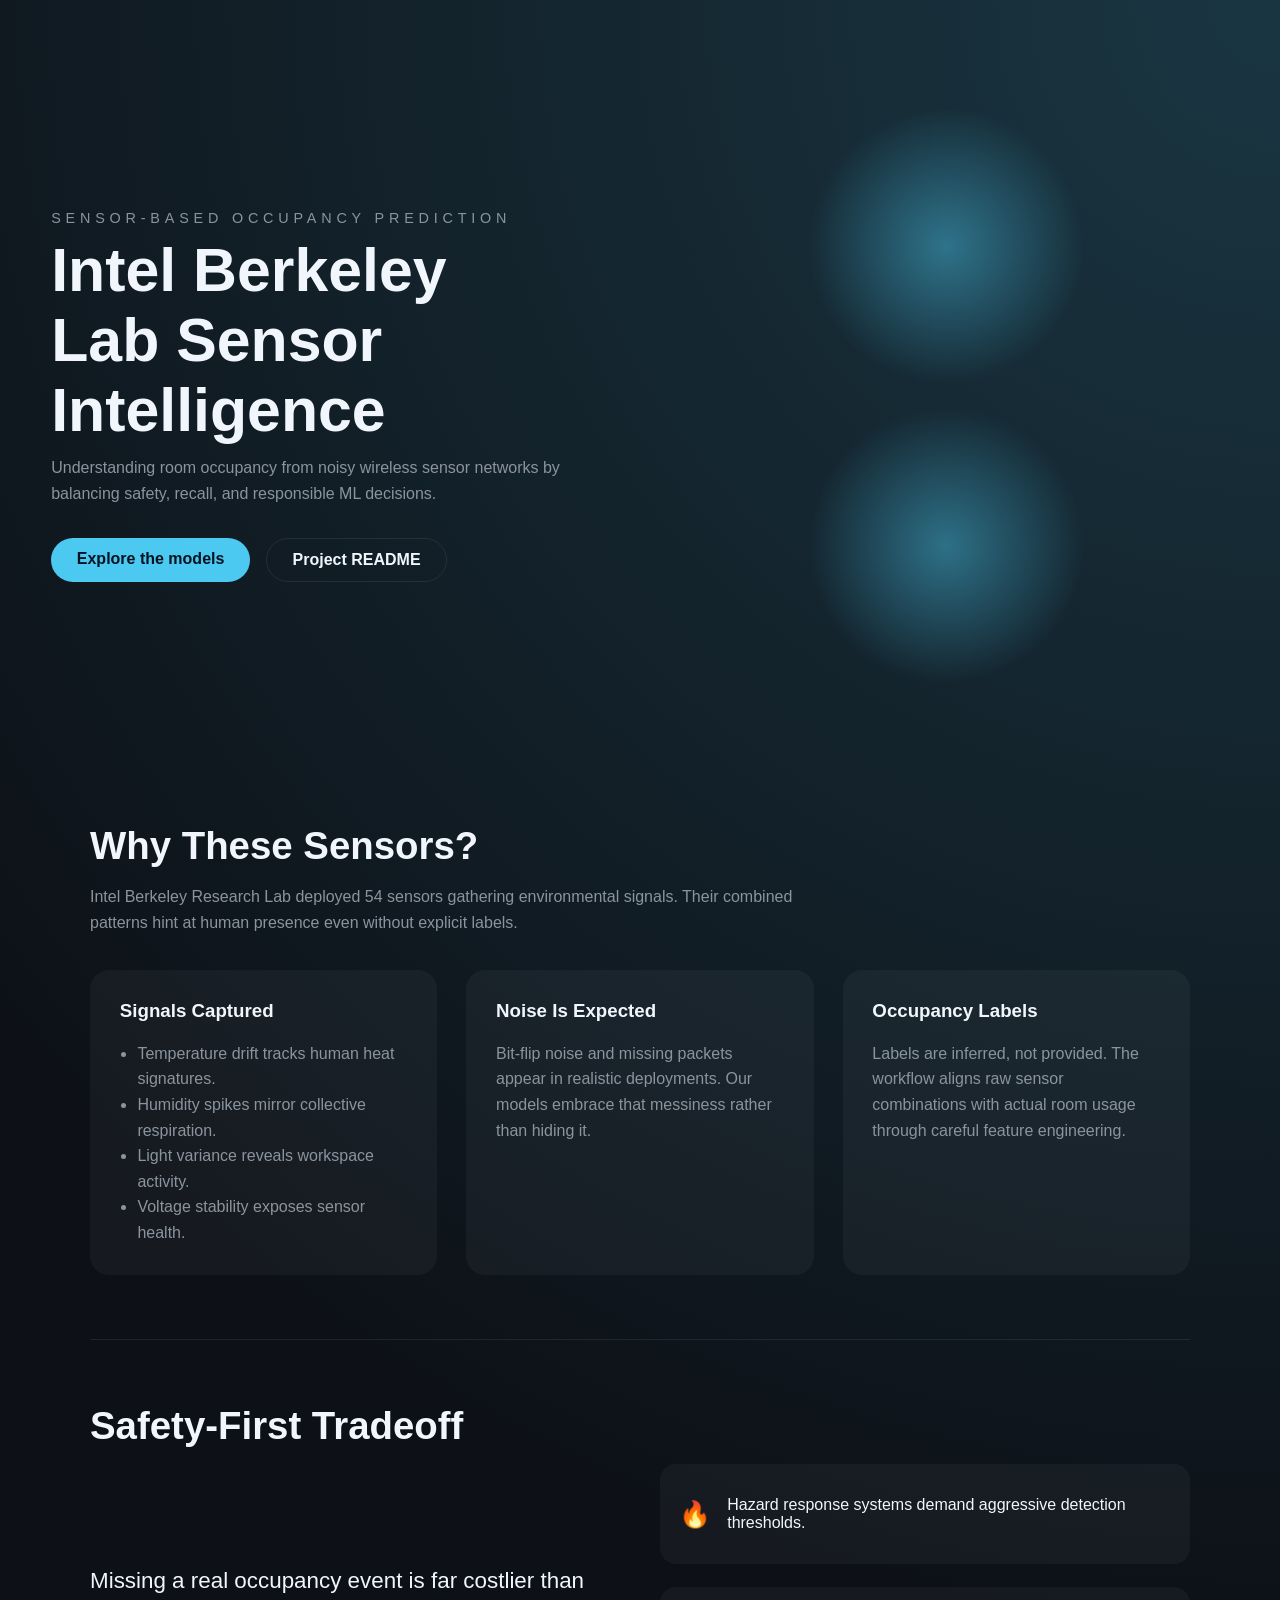
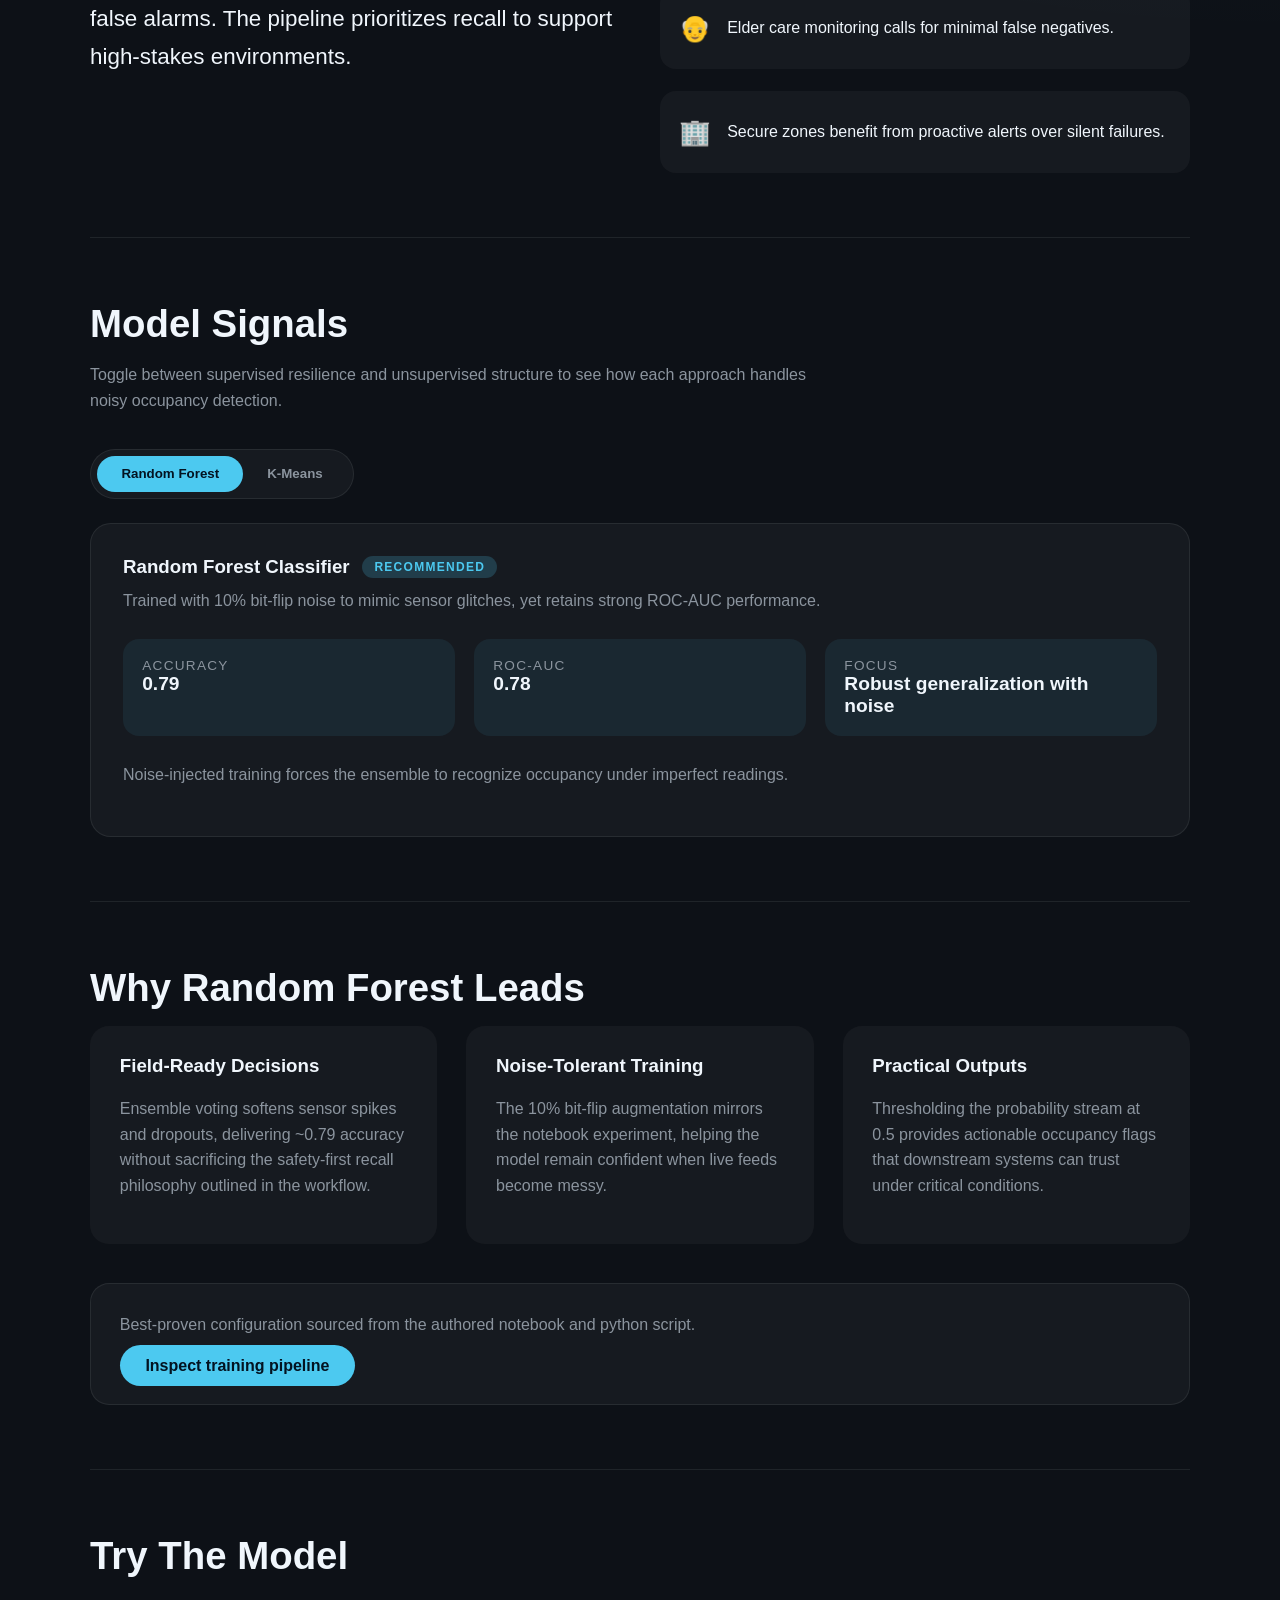
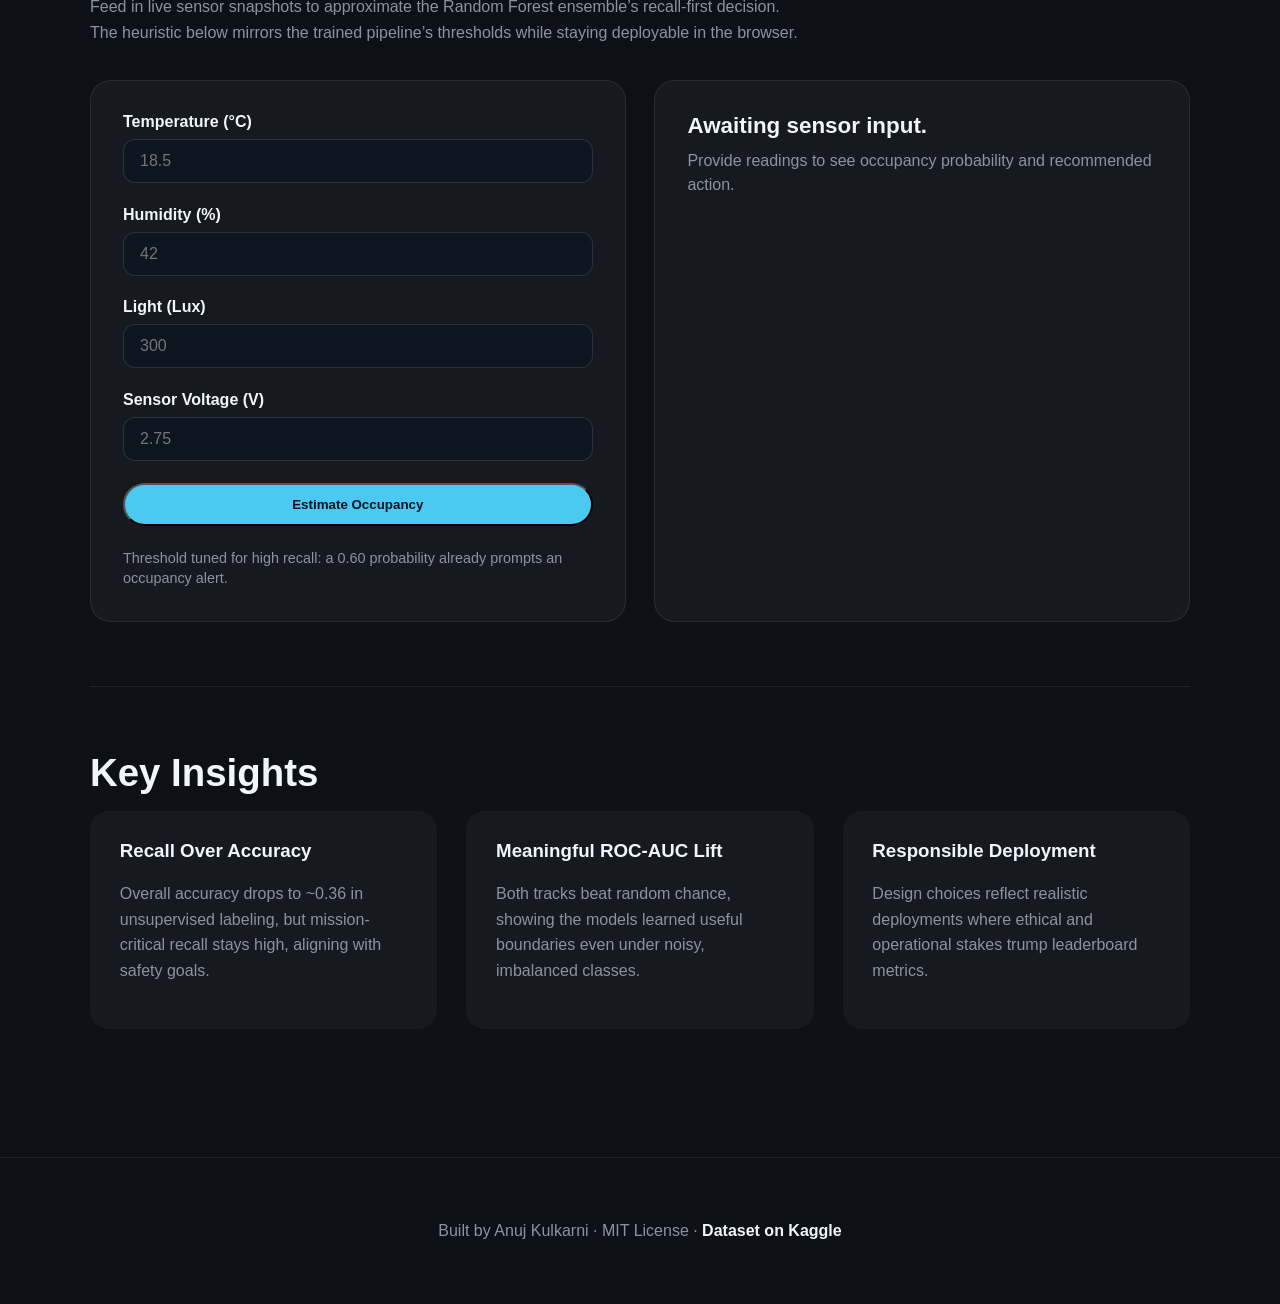
==== web/pages/index.html @ cf62c9ff "Reorganize web assets into web/pages|styles|scripts and add live predictor UI Relocate notebook and " ====
<!DOCTYPE html>
<html lang="en">
<head>
    <meta charset="UTF-8">
    <meta name="viewport" content="width=device-width, initial-scale=1.0">
    <title>Intel Sensors Occupancy Insights</title>
    <link rel="stylesheet" href="../styles/styles.css">
</head>
<body>
    <header class="hero">
        <div class="hero__content">
            <p class="hero__label">Sensor-Based Occupancy Prediction</p>
            <h1 class="hero__title">Intel Berkeley Lab Sensor Intelligence</h1>
            <p class="hero__subtitle">Understanding room occupancy from noisy wireless sensor networks by balancing safety, recall, and responsible ML decisions.</p>
            <div class="hero__cta">
                <a class="btn" href="#models">Explore the models</a>
                <a class="btn btn--ghost" href="../../README.md" target="_blank" rel="noopener">Project README</a>
            </div>
        </div>
        <div class="hero__viz" aria-hidden="true">
            <div class="pulse"></div>
            <div class="pulse pulse--delay"></div>
        </div>
    </header>

    <main>
        <section class="section" id="dataset">
            <h2 class="section__title">Why These Sensors?</h2>
            <p class="section__intro">Intel Berkeley Research Lab deployed 54 sensors gathering environmental signals. Their combined patterns hint at human presence even without explicit labels.</p>
            <div class="grid">
                <article class="card">
                    <h3>Signals Captured</h3>
                    <ul>
                        <li>Temperature drift tracks human heat signatures.</li>
                        <li>Humidity spikes mirror collective respiration.</li>
                        <li>Light variance reveals workspace activity.</li>
                        <li>Voltage stability exposes sensor health.</li>
                    </ul>
                </article>
                <article class="card">
                    <h3>Noise Is Expected</h3>
                    <p>Bit-flip noise and missing packets appear in realistic deployments. Our models embrace that messiness rather than hiding it.</p>
                </article>
                <article class="card">
                    <h3>Occupancy Labels</h3>
                    <p>Labels are inferred, not provided. The workflow aligns raw sensor combinations with actual room usage through careful feature engineering.</p>
                </article>
            </div>
        </section>

        <section class="section" id="philosophy">
            <h2 class="section__title">Safety-First Tradeoff</h2>
            <div class="philosophy">
                <div class="philosophy__statement">
                    <p>Missing a real occupancy event is far costlier than false alarms. The pipeline prioritizes recall to support high-stakes environments.</p>
                </div>
                <div class="philosophy__highlights">
                    <div class="highlight">
                        <span class="highlight__icon" aria-hidden="true">🔥</span>
                        <p>Hazard response systems demand aggressive detection thresholds.</p>
                    </div>
                    <div class="highlight">
                        <span class="highlight__icon" aria-hidden="true">👴</span>
                        <p>Elder care monitoring calls for minimal false negatives.</p>
                    </div>
                    <div class="highlight">
                        <span class="highlight__icon" aria-hidden="true">🏢</span>
                        <p>Secure zones benefit from proactive alerts over silent failures.</p>
                    </div>
                </div>
            </div>
        </section>

        <section class="section" id="models">
            <h2 class="section__title">Model Signals</h2>
            <p class="section__intro">Toggle between supervised resilience and unsupervised structure to see how each approach handles noisy occupancy detection.</p>
            <div class="toggle" role="tablist" aria-label="Model selector">
                <button class="toggle__btn is-active" role="tab" aria-selected="true" data-target="rf">Random Forest</button>
                <button class="toggle__btn" role="tab" aria-selected="false" data-target="kmeans">K-Means</button>
            </div>
            <article class="model" id="rf" role="tabpanel" aria-labelledby="Random Forest">
                <header class="model__header">
                    <div class="model__title">
                        <h3>Random Forest Classifier</h3>
                        <span class="badge" aria-label="Recommended model">Recommended</span>
                    </div>
                    <p>Trained with 10% bit-flip noise to mimic sensor glitches, yet retains strong ROC-AUC performance.</p>
                </header>
                <div class="metrics">
                    <div class="metric">
                        <span class="metric__label">Accuracy</span>
                        <span class="metric__value">0.79</span>
                    </div>
                    <div class="metric">
                        <span class="metric__label">ROC-AUC</span>
                        <span class="metric__value">0.78</span>
                    </div>
                    <div class="metric">
                        <span class="metric__label">Focus</span>
                        <span class="metric__value">Robust generalization with noise</span>
                    </div>
                </div>
                <p class="model__note">Noise-injected training forces the ensemble to recognize occupancy under imperfect readings.</p>
            </article>
            <article class="model is-hidden" id="kmeans" role="tabpanel" aria-labelledby="K-Means">
                <header class="model__header">
                    <h3>K-Means Clustering</h3>
                    <p>Leverages clean signals to uncover natural structure, then maps clusters back to occupancy labels.</p>
                </header>
                <div class="metrics">
                    <div class="metric">
                        <span class="metric__label">Accuracy</span>
                        <span class="metric__value">0.36</span>
                    </div>
                    <div class="metric">
                        <span class="metric__label">ROC-AUC</span>
                        <span class="metric__value">0.58</span>
                    </div>
                    <div class="metric">
                        <span class="metric__label">Focus</span>
                        <span class="metric__value">Interpretable occupancy structure</span>
                    </div>
                </div>
                <p class="model__note">High recall remains the priority; the system tolerates false alarms to avoid misses.</p>
            </article>
        </section>

        <section class="section" id="deployment">
            <h2 class="section__title">Why Random Forest Leads</h2>
            <div class="deployment">
                <article class="card">
                    <h3>Field-Ready Decisions</h3>
                    <p>Ensemble voting softens sensor spikes and dropouts, delivering ~0.79 accuracy without sacrificing the safety-first recall philosophy outlined in the workflow.</p>
                </article>
                <article class="card">
                    <h3>Noise-Tolerant Training</h3>
                    <p>The 10% bit-flip augmentation mirrors the notebook experiment, helping the model remain confident when live feeds become messy.</p>
                </article>
                <article class="card">
                    <h3>Practical Outputs</h3>
                    <p>Thresholding the probability stream at 0.5 provides actionable occupancy flags that downstream systems can trust under critical conditions.</p>
                </article>
            </div>
            <aside class="deployment__cta">
                <p class="deployment__status">Best-proven configuration sourced from the authored notebook and python script.</p>
                <a class="btn" href="../../notebooks/intel_sensors.py" target="_blank" rel="noopener">Inspect training pipeline</a>
            </aside>
        </section>

        <section class="section" id="predictor">
            <h2 class="section__title">Try The Model</h2>
            <p class="section__intro">Feed in live sensor snapshots to approximate the Random Forest ensemble’s recall-first decision. The heuristic below mirrors the trained pipeline’s thresholds while staying deployable in the browser.</p>
            <div class="predictor">
                <form id="prediction-form" class="predictor__form" autocomplete="off">
                    <div class="form-field">
                        <label for="temperature">Temperature (°C)</label>
                        <input type="number" id="temperature" name="temperature" inputmode="decimal" step="0.1" placeholder="18.5" required>
                    </div>
                    <div class="form-field">
                        <label for="humidity">Humidity (%)</label>
                        <input type="number" id="humidity" name="humidity" inputmode="decimal" step="0.1" placeholder="42" required>
                    </div>
                    <div class="form-field">
                        <label for="light">Light (Lux)</label>
                        <input type="number" id="light" name="light" inputmode="decimal" step="1" placeholder="300" required>
                    </div>
                    <div class="form-field">
                        <label for="voltage">Sensor Voltage (V)</label>
                        <input type="number" id="voltage" name="voltage" inputmode="decimal" step="0.01" placeholder="2.75" required>
                    </div>
                    <button type="submit" class="btn">Estimate Occupancy</button>
                    <p class="predictor__note">Threshold tuned for high recall: a 0.60 probability already prompts an occupancy alert.</p>
                </form>
                <div class="predictor__result" role="status" aria-live="polite">
                    <p class="predictor__headline">Awaiting sensor input.</p>
                    <p class="predictor__detail">Provide readings to see occupancy probability and recommended action.</p>
                    <p class="predictor__confidence"></p>
                </div>
            </div>
        </section>

        <section class="section" id="insight">
            <h2 class="section__title">Key Insights</h2>
            <div class="grid">
                <article class="card">
                    <h3>Recall Over Accuracy</h3>
                    <p>Overall accuracy drops to ~0.36 in unsupervised labeling, but mission-critical recall stays high, aligning with safety goals.</p>
                </article>
                <article class="card">
                    <h3>Meaningful ROC-AUC Lift</h3>
                    <p>Both tracks beat random chance, showing the models learned useful boundaries even under noisy, imbalanced classes.</p>
                </article>
                <article class="card">
                    <h3>Responsible Deployment</h3>
                    <p>Design choices reflect realistic deployments where ethical and operational stakes trump leaderboard metrics.</p>
                </article>
            </div>
        </section>
    </main>

    <footer class="footer">
        <p>Built by Anuj Kulkarni · MIT License · <a href="https://www.kaggle.com/datasets/divyansh22/intel-berkeley-research-lab-sensor-data" target="_blank" rel="noopener">Dataset on Kaggle</a></p>
    </footer>

    <script src="../scripts/script.js"></script>
</body>
</html>
---- web/styles/styles.css ----
:root {
    color-scheme: light dark;
    --bg: #0d1117;
    --bg-alt: #161b22;
    --accent: #4cc9f0;
    --accent-soft: rgba(76, 201, 240, 0.15);
    --text: #f0f6fc;
    --text-muted: #8b949e;
    --surface: rgba(255, 255, 255, 0.04);
    --border: rgba(240, 246, 252, 0.08);
    --shadow: 0 30px 60px -30px rgba(76, 201, 240, 0.45);
    font-family: 'Segoe UI', sans-serif;
}

body {
    margin: 0;
    background: radial-gradient(circle at top right, rgba(76, 201, 240, 0.2), transparent 35%), var(--bg);
    color: var(--text);
    -webkit-font-smoothing: antialiased;
}

a {
    color: var(--accent);
    text-decoration: none;
}

a:hover {
    text-decoration: underline;
}

.hero {
    display: grid;
    grid-template-columns: repeat(auto-fit, minmax(260px, 1fr));
    gap: 3rem;
    padding: 6rem clamp(1.5rem, 4vw, 4rem) 4rem;
    align-items: center;
}

.hero__content {
    max-width: 520px;
}

.hero__label {
    margin: 0;
    font-size: 0.9rem;
    letter-spacing: 0.3rem;
    text-transform: uppercase;
    color: var(--text-muted);
}

.hero__title {
    margin: 0.6rem 0;
    font-size: clamp(2.4rem, 5vw, 3.8rem);
}

.hero__subtitle {
    margin: 0 0 2rem;
    color: var(--text-muted);
    line-height: 1.6;
}

.hero__cta {
    display: flex;
    flex-wrap: wrap;
    gap: 1rem;
}

.btn {
    padding: 0.75rem 1.6rem;
    border-radius: 999px;
    background: var(--accent);
    color: #031321;
    font-weight: 600;
    transition: transform 0.2s ease, box-shadow 0.2s ease;
    box-shadow: var(--shadow);
}

.btn:hover {
    transform: translateY(-2px);
    text-decoration: none;
}

.btn--ghost {
    background: transparent;
    color: var(--text);
    border: 1px solid var(--border);
    box-shadow: none;
}

.hero__viz {
    position: relative;
    width: 100%;
    aspect-ratio: 1;
    display: grid;
    place-content: center;
}

.pulse {
    width: clamp(180px, 40vw, 300px);
    aspect-ratio: 1;
    border-radius: 50%;
    background: radial-gradient(circle, rgba(76, 201, 240, 0.45), transparent 65%);
    animation: pulse 4s infinite;
}

.pulse--delay {
    animation-delay: 2s;
}

@keyframes pulse {
    0% {
        transform: scale(0.8);
        opacity: 0.6;
    }
    100% {
        transform: scale(1.4);
        opacity: 0;
    }
}

main {
    padding: 0 clamp(1.5rem, 4vw, 4rem) 4rem;
}

.section {
    margin: 0 auto;
    max-width: 1100px;
    padding: 4rem 0;
    border-bottom: 1px solid var(--border);
}

.section:last-of-type {
    border-bottom: none;
}

.section__title {
    margin: 0 0 1rem;
    font-size: clamp(1.8rem, 3vw, 2.4rem);
}

.section__intro {
    margin: 0 0 2.2rem;
    color: var(--text-muted);
    max-width: 720px;
    line-height: 1.6;
}

.grid {
    display: grid;
    gap: 1.8rem;
    grid-template-columns: repeat(auto-fit, minmax(240px, 1fr));
}

.card {
    padding: 1.8rem;
    border-radius: 1.2rem;
    background: var(--surface);
    border: 1px solid transparent;
    transition: border-color 0.2s ease;
}

.card:hover {
    border-color: var(--accent);
}

.card h3 {
    margin-top: 0;
}

.card p,
.card li {
    color: var(--text-muted);
    line-height: 1.6;
}

.card ul {
    padding-left: 1.1rem;
    margin: 0;
}

.philosophy {
    display: grid;
    gap: 2.5rem;
    grid-template-columns: repeat(auto-fit, minmax(280px, 1fr));
    align-items: center;
}

.philosophy__statement {
    font-size: 1.4rem;
    line-height: 1.7;
    color: var(--text);
}

.philosophy__highlights {
    display: grid;
    gap: 1.4rem;
}

.highlight {
    display: flex;
    gap: 1rem;
    align-items: center;
    padding: 1rem 1.2rem;
    border-radius: 1rem;
    background: var(--surface);
}

.highlight__icon {
    font-size: 1.6rem;
}

.toggle {
    display: inline-flex;
    padding: 0.4rem;
    border-radius: 999px;
    background: var(--surface);
    border: 1px solid var(--border);
    margin-bottom: 1.5rem;
}

.toggle__btn {
    padding: 0.65rem 1.5rem;
    border: none;
    background: transparent;
    color: var(--text-muted);
    border-radius: 999px;
    font-weight: 600;
    cursor: pointer;
    transition: background 0.2s ease, color 0.2s ease;
}

.toggle__btn.is-active {
    background: var(--accent);
    color: #031321;
}

.model {
    padding: 2rem;
    border-radius: 1.3rem;
    background: var(--surface);
    border: 1px solid var(--border);
    transition: opacity 0.2s ease, transform 0.2s ease;
}

.model.is-hidden {
    display: none;
}

.model__header h3 {
    margin: 0;
}

.model__title {
    display: flex;
    align-items: center;
    gap: 0.8rem;
}

.badge {
    padding: 0.25rem 0.75rem;
    border-radius: 999px;
    background: rgba(76, 201, 240, 0.2);
    color: var(--accent);
    font-size: 0.75rem;
    font-weight: 700;
    letter-spacing: 0.08rem;
    text-transform: uppercase;
}

.model__header p {
    margin: 0.6rem 0 1.6rem;
    color: var(--text-muted);
    line-height: 1.6;
}

.metrics {
    display: grid;
    gap: 1.2rem;
    grid-template-columns: repeat(auto-fit, minmax(150px, 1fr));
}

.metric {
    padding: 1.2rem;
    border-radius: 1rem;
    background: rgba(76, 201, 240, 0.08);
}

.metric__label {
    display: block;
    font-size: 0.85rem;
    color: var(--text-muted);
    letter-spacing: 0.08rem;
    text-transform: uppercase;
}

.metric__value {
    margin-top: 0.4rem;
    font-size: 1.2rem;
    font-weight: 600;
}

.model__note {
    margin-top: 1.6rem;
    color: var(--text-muted);
    line-height: 1.6;
}

.predictor {
    display: grid;
    gap: 1.8rem;
    grid-template-columns: repeat(auto-fit, minmax(260px, 1fr));
}

.predictor__form {
    display: grid;
    gap: 1.4rem;
    padding: 2rem;
    border-radius: 1.3rem;
    background: var(--surface);
    border: 1px solid var(--border);
    align-content: start;
}

.form-field {
    display: grid;
    gap: 0.5rem;
}

.form-field label {
    font-weight: 600;
    color: var(--text);
}

.form-field input {
    padding: 0.75rem 1rem;
    border-radius: 0.75rem;
    border: 1px solid rgba(240, 246, 252, 0.12);
    background: rgba(3, 19, 33, 0.45);
    color: var(--text);
    font-size: 1rem;
}

.form-field input:focus {
    outline: 2px solid var(--accent);
    outline-offset: 2px;
}

.predictor__note {
    margin: 0;
    color: var(--text-muted);
    font-size: 0.9rem;
    line-height: 1.4;
}

.predictor__result {
    padding: 2rem;
    border-radius: 1.3rem;
    background: var(--surface);
    border: 1px solid var(--border);
    display: grid;
    gap: 0.6rem;
    align-content: start;
    transition: border-color 0.2s ease, background 0.2s ease;
}

.predictor__headline {
    margin: 0;
    font-size: 1.4rem;
    font-weight: 600;
}

.predictor__detail {
    margin: 0;
    color: var(--text-muted);
    line-height: 1.5;
}

.predictor__result.is-occupied {
    border-color: rgba(76, 201, 240, 0.6);
    background: rgba(76, 201, 240, 0.12);
}

.predictor__result.is-clear {
    border-color: rgba(56, 189, 248, 0.3);
}

.predictor__result.is-error {
    border-color: rgba(255, 99, 132, 0.6);
    background: rgba(255, 99, 132, 0.1);
}

.predictor__confidence {
    margin: 0;
    color: var(--text-muted);
    font-size: 0.95rem;
}

.deployment {
    display: grid;
    gap: 1.8rem;
    grid-template-columns: repeat(auto-fit, minmax(240px, 1fr));
}

.deployment__cta {
    margin-top: 2.4rem;
    padding: 1.8rem;
    border-radius: 1.2rem;
    background: var(--surface);
    border: 1px solid var(--border);
}

.deployment__status {
    margin: 0 0 1.2rem;
    color: var(--text-muted);
    line-height: 1.6;
}

.footer {
    padding: 3rem clamp(1.5rem, 4vw, 4rem);
    text-align: center;
    color: var(--text-muted);
    border-top: 1px solid var(--border);
}

.footer a {
    color: var(--text);
    font-weight: 600;
}

@media (max-width: 640px) {
    .hero {
        padding-top: 4rem;
    }
    .hero__cta {
        flex-direction: column;
        align-items: flex-start;
    }
}
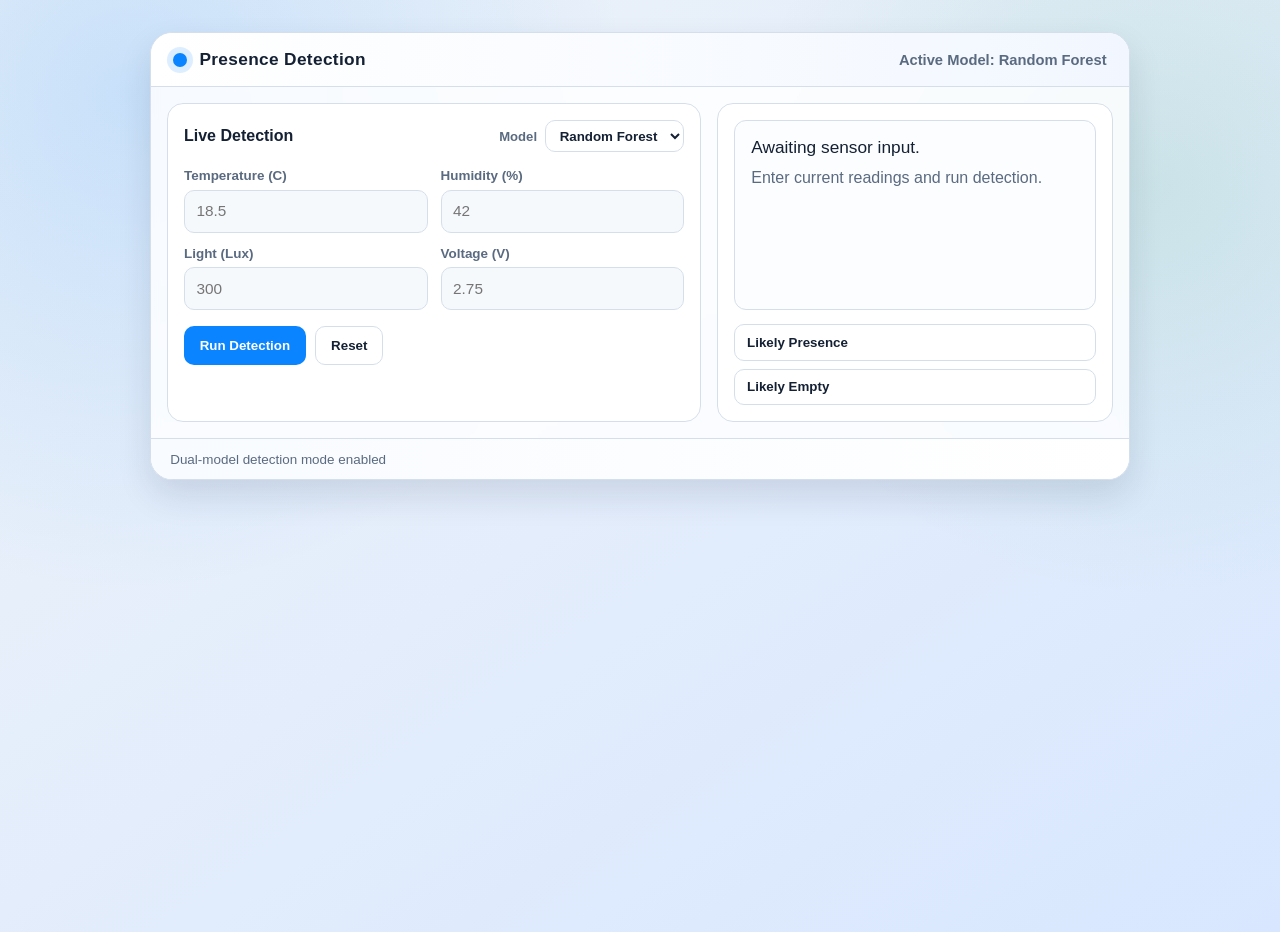
==== commit 2954f4ae: "feat: convert UI to deployment-style app and add Random Forest/K-Means model switch for presence det" ====
--- a/web/pages/index.html
+++ b/web/pages/index.html
@@ -3,205 +3,77 @@
 <head>
     <meta charset="UTF-8">
     <meta name="viewport" content="width=device-width, initial-scale=1.0">
-    <title>Intel Sensors Occupancy Insights</title>
+    <title>Presence Detection App</title>
     <link rel="stylesheet" href="../styles/styles.css">
 </head>
 <body>
-    <header class="hero">
-        <div class="hero__content">
-            <p class="hero__label">Sensor-Based Occupancy Prediction</p>
-            <h1 class="hero__title">Intel Berkeley Lab Sensor Intelligence</h1>
-            <p class="hero__subtitle">Understanding room occupancy from noisy wireless sensor networks by balancing safety, recall, and responsible ML decisions.</p>
-            <div class="hero__cta">
-                <a class="btn" href="#models">Explore the models</a>
-                <a class="btn btn--ghost" href="../../README.md" target="_blank" rel="noopener">Project README</a>
+    <div class="app-shell">
+        <header class="app-topbar">
+            <div class="brand">
+                <span class="brand__dot" aria-hidden="true"></span>
+                <h1>Presence Detection</h1>
             </div>
-        </div>
-        <div class="hero__viz" aria-hidden="true">
-            <div class="pulse"></div>
-            <div class="pulse pulse--delay"></div>
-        </div>
-    </header>
+            <p class="app-topbar__meta">Active Model: <span id="active-model-label">Random Forest</span></p>
+        </header>
 
-    <main>
-        <section class="section" id="dataset">
-            <h2 class="section__title">Why These Sensors?</h2>
-            <p class="section__intro">Intel Berkeley Research Lab deployed 54 sensors gathering environmental signals. Their combined patterns hint at human presence even without explicit labels.</p>
-            <div class="grid">
-                <article class="card">
-                    <h3>Signals Captured</h3>
-                    <ul>
-                        <li>Temperature drift tracks human heat signatures.</li>
-                        <li>Humidity spikes mirror collective respiration.</li>
-                        <li>Light variance reveals workspace activity.</li>
-                        <li>Voltage stability exposes sensor health.</li>
-                    </ul>
-                </article>
-                <article class="card">
-                    <h3>Noise Is Expected</h3>
-                    <p>Bit-flip noise and missing packets appear in realistic deployments. Our models embrace that messiness rather than hiding it.</p>
-                </article>
-                <article class="card">
-                    <h3>Occupancy Labels</h3>
-                    <p>Labels are inferred, not provided. The workflow aligns raw sensor combinations with actual room usage through careful feature engineering.</p>
-                </article>
-            </div>
-        </section>
-
-        <section class="section" id="philosophy">
-            <h2 class="section__title">Safety-First Tradeoff</h2>
-            <div class="philosophy">
-                <div class="philosophy__statement">
-                    <p>Missing a real occupancy event is far costlier than false alarms. The pipeline prioritizes recall to support high-stakes environments.</p>
-                </div>
-                <div class="philosophy__highlights">
-                    <div class="highlight">
-                        <span class="highlight__icon" aria-hidden="true">🔥</span>
-                        <p>Hazard response systems demand aggressive detection thresholds.</p>
-                    </div>
-                    <div class="highlight">
-                        <span class="highlight__icon" aria-hidden="true">👴</span>
-                        <p>Elder care monitoring calls for minimal false negatives.</p>
-                    </div>
-                    <div class="highlight">
-                        <span class="highlight__icon" aria-hidden="true">🏢</span>
-                        <p>Secure zones benefit from proactive alerts over silent failures.</p>
+        <main class="app-main">
+            <section class="panel panel--form" aria-labelledby="detect-title">
+                <div class="panel__head">
+                    <h2 id="detect-title">Live Detection</h2>
+                    <div class="control-row">
+                        <label for="model-select">Model</label>
+                        <select id="model-select" name="model">
+                            <option value="rf" selected>Random Forest</option>
+                            <option value="kmeans">K-Means</option>
+                        </select>
                     </div>
                 </div>
-            </div>
-        </section>
 
-        <section class="section" id="models">
-            <h2 class="section__title">Model Signals</h2>
-            <p class="section__intro">Toggle between supervised resilience and unsupervised structure to see how each approach handles noisy occupancy detection.</p>
-            <div class="toggle" role="tablist" aria-label="Model selector">
-                <button class="toggle__btn is-active" role="tab" aria-selected="true" data-target="rf">Random Forest</button>
-                <button class="toggle__btn" role="tab" aria-selected="false" data-target="kmeans">K-Means</button>
-            </div>
-            <article class="model" id="rf" role="tabpanel" aria-labelledby="Random Forest">
-                <header class="model__header">
-                    <div class="model__title">
-                        <h3>Random Forest Classifier</h3>
-                        <span class="badge" aria-label="Recommended model">Recommended</span>
+                <form id="prediction-form" class="predictor__form" autocomplete="off">
+                    <div class="form-grid">
+                        <div class="form-field">
+                            <label for="temperature">Temperature (C)</label>
+                            <input type="number" id="temperature" name="temperature" inputmode="decimal" step="0.1" min="-20" max="80" placeholder="18.5" required>
+                        </div>
+                        <div class="form-field">
+                            <label for="humidity">Humidity (%)</label>
+                            <input type="number" id="humidity" name="humidity" inputmode="decimal" step="0.1" min="0" max="100" placeholder="42" required>
+                        </div>
+                        <div class="form-field">
+                            <label for="light">Light (Lux)</label>
+                            <input type="number" id="light" name="light" inputmode="decimal" step="1" min="0" max="2000" placeholder="300" required>
+                        </div>
+                        <div class="form-field">
+                            <label for="voltage">Voltage (V)</label>
+                            <input type="number" id="voltage" name="voltage" inputmode="decimal" step="0.01" min="0" max="5" placeholder="2.75" required>
+                        </div>
                     </div>
-                    <p>Trained with 10% bit-flip noise to mimic sensor glitches, yet retains strong ROC-AUC performance.</p>
-                </header>
-                <div class="metrics">
-                    <div class="metric">
-                        <span class="metric__label">Accuracy</span>
-                        <span class="metric__value">0.79</span>
+
+                    <div class="actions">
+                        <button type="submit" class="btn">Run Detection</button>
+                        <button type="reset" class="btn btn--ghost" id="reset-btn">Reset</button>
                     </div>
-                    <div class="metric">
-                        <span class="metric__label">ROC-AUC</span>
-                        <span class="metric__value">0.78</span>
-                    </div>
-                    <div class="metric">
-                        <span class="metric__label">Focus</span>
-                        <span class="metric__value">Robust generalization with noise</span>
-                    </div>
-                </div>
-                <p class="model__note">Noise-injected training forces the ensemble to recognize occupancy under imperfect readings.</p>
-            </article>
-            <article class="model is-hidden" id="kmeans" role="tabpanel" aria-labelledby="K-Means">
-                <header class="model__header">
-                    <h3>K-Means Clustering</h3>
-                    <p>Leverages clean signals to uncover natural structure, then maps clusters back to occupancy labels.</p>
-                </header>
-                <div class="metrics">
-                    <div class="metric">
-                        <span class="metric__label">Accuracy</span>
-                        <span class="metric__value">0.36</span>
-                    </div>
-                    <div class="metric">
-                        <span class="metric__label">ROC-AUC</span>
-                        <span class="metric__value">0.58</span>
-                    </div>
-                    <div class="metric">
-                        <span class="metric__label">Focus</span>
-                        <span class="metric__value">Interpretable occupancy structure</span>
-                    </div>
-                </div>
-                <p class="model__note">High recall remains the priority; the system tolerates false alarms to avoid misses.</p>
-            </article>
-        </section>
+                </form>
+            </section>
 
-        <section class="section" id="deployment">
-            <h2 class="section__title">Why Random Forest Leads</h2>
-            <div class="deployment">
-                <article class="card">
-                    <h3>Field-Ready Decisions</h3>
-                    <p>Ensemble voting softens sensor spikes and dropouts, delivering ~0.79 accuracy without sacrificing the safety-first recall philosophy outlined in the workflow.</p>
-                </article>
-                <article class="card">
-                    <h3>Noise-Tolerant Training</h3>
-                    <p>The 10% bit-flip augmentation mirrors the notebook experiment, helping the model remain confident when live feeds become messy.</p>
-                </article>
-                <article class="card">
-                    <h3>Practical Outputs</h3>
-                    <p>Thresholding the probability stream at 0.5 provides actionable occupancy flags that downstream systems can trust under critical conditions.</p>
-                </article>
-            </div>
-            <aside class="deployment__cta">
-                <p class="deployment__status">Best-proven configuration sourced from the authored notebook and python script.</p>
-                <a class="btn" href="../../notebooks/intel_sensors.py" target="_blank" rel="noopener">Inspect training pipeline</a>
-            </aside>
-        </section>
-
-        <section class="section" id="predictor">
-            <h2 class="section__title">Try The Model</h2>
-            <p class="section__intro">Feed in live sensor snapshots to approximate the Random Forest ensemble’s recall-first decision. The heuristic below mirrors the trained pipeline’s thresholds while staying deployable in the browser.</p>
-            <div class="predictor">
-                <form id="prediction-form" class="predictor__form" autocomplete="off">
-                    <div class="form-field">
-                        <label for="temperature">Temperature (°C)</label>
-                        <input type="number" id="temperature" name="temperature" inputmode="decimal" step="0.1" placeholder="18.5" required>
-                    </div>
-                    <div class="form-field">
-                        <label for="humidity">Humidity (%)</label>
-                        <input type="number" id="humidity" name="humidity" inputmode="decimal" step="0.1" placeholder="42" required>
-                    </div>
-                    <div class="form-field">
-                        <label for="light">Light (Lux)</label>
-                        <input type="number" id="light" name="light" inputmode="decimal" step="1" placeholder="300" required>
-                    </div>
-                    <div class="form-field">
-                        <label for="voltage">Sensor Voltage (V)</label>
-                        <input type="number" id="voltage" name="voltage" inputmode="decimal" step="0.01" placeholder="2.75" required>
-                    </div>
-                    <button type="submit" class="btn">Estimate Occupancy</button>
-                    <p class="predictor__note">Threshold tuned for high recall: a 0.60 probability already prompts an occupancy alert.</p>
-                </form>
+            <section class="panel panel--status" aria-label="Detection result">
                 <div class="predictor__result" role="status" aria-live="polite">
                     <p class="predictor__headline">Awaiting sensor input.</p>
-                    <p class="predictor__detail">Provide readings to see occupancy probability and recommended action.</p>
+                    <p class="predictor__detail">Enter current readings and run detection.</p>
                     <p class="predictor__confidence"></p>
                 </div>
-            </div>
-        </section>
 
-        <section class="section" id="insight">
-            <h2 class="section__title">Key Insights</h2>
-            <div class="grid">
-                <article class="card">
-                    <h3>Recall Over Accuracy</h3>
-                    <p>Overall accuracy drops to ~0.36 in unsupervised labeling, but mission-critical recall stays high, aligning with safety goals.</p>
-                </article>
-                <article class="card">
-                    <h3>Meaningful ROC-AUC Lift</h3>
-                    <p>Both tracks beat random chance, showing the models learned useful boundaries even under noisy, imbalanced classes.</p>
-                </article>
-                <article class="card">
-                    <h3>Responsible Deployment</h3>
-                    <p>Design choices reflect realistic deployments where ethical and operational stakes trump leaderboard metrics.</p>
-                </article>
-            </div>
-        </section>
-    </main>
+                <div class="quick-values" aria-label="Quick test values">
+                    <button class="quick-values__btn" data-temp="20.8" data-humidity="46" data-light="520" data-voltage="2.76">Likely Presence</button>
+                    <button class="quick-values__btn" data-temp="16.3" data-humidity="31" data-light="90" data-voltage="2.71">Likely Empty</button>
+                </div>
+            </section>
+        </main>
 
-    <footer class="footer">
-        <p>Built by Anuj Kulkarni · MIT License · <a href="https://www.kaggle.com/datasets/divyansh22/intel-berkeley-research-lab-sensor-data" target="_blank" rel="noopener">Dataset on Kaggle</a></p>
-    </footer>
-
+        <footer class="app-footer">
+            <p>Dual-model detection mode enabled</p>
+        </footer>
+    </div>
     <script src="../scripts/script.js"></script>
 </body>
 </html>
--- a/web/styles/styles.css
+++ b/web/styles/styles.css
@@ -1,438 +1,303 @@
 :root {
-    color-scheme: light dark;
-    --bg: #0d1117;
-    --bg-alt: #161b22;
-    --accent: #4cc9f0;
-    --accent-soft: rgba(76, 201, 240, 0.15);
-    --text: #f0f6fc;
-    --text-muted: #8b949e;
-    --surface: rgba(255, 255, 255, 0.04);
-    --border: rgba(240, 246, 252, 0.08);
-    --shadow: 0 30px 60px -30px rgba(76, 201, 240, 0.45);
-    font-family: 'Segoe UI', sans-serif;
+    --bg: #eef3f8;
+    --bg-accent: #d8e7ff;
+    --surface: #ffffff;
+    --surface-soft: #f6f9fc;
+    --text: #142033;
+    --muted: #5a6a80;
+    --line: #d5dfeb;
+    --primary: #0a84ff;
+    --primary-strong: #056ad1;
+    --ok: #1f9d55;
+    --warn: #d67a00;
+    --error: #d43f3a;
+    --radius: 16px;
+    --shadow: 0 16px 34px rgba(15, 37, 64, 0.12);
+    font-family: "Aptos", "Segoe UI", "Trebuchet MS", sans-serif;
+}
+
+* {
+    box-sizing: border-box;
 }
 
 body {
     margin: 0;
-    background: radial-gradient(circle at top right, rgba(76, 201, 240, 0.2), transparent 35%), var(--bg);
-    color: var(--text);
-    -webkit-font-smoothing: antialiased;
-}
-
-a {
-    color: var(--accent);
-    text-decoration: none;
-}
-
-a:hover {
-    text-decoration: underline;
-}
-
-.hero {
-    display: grid;
-    grid-template-columns: repeat(auto-fit, minmax(260px, 1fr));
-    gap: 3rem;
-    padding: 6rem clamp(1.5rem, 4vw, 4rem) 4rem;
+    color: var(--text);
+    background:
+        radial-gradient(circle at 10% 10%, rgba(10, 132, 255, 0.16), transparent 35%),
+        radial-gradient(circle at 90% 20%, rgba(31, 157, 85, 0.12), transparent 30%),
+        linear-gradient(145deg, var(--bg), var(--bg-accent));
+    min-height: 100vh;
+}
+
+.app-shell {
+    width: min(980px, 94vw);
+    margin: 2rem auto;
+    border: 1px solid var(--line);
+    border-radius: calc(var(--radius) + 6px);
+    background: rgba(255, 255, 255, 0.84);
+    backdrop-filter: blur(4px);
+    box-shadow: var(--shadow);
+    overflow: hidden;
+}
+
+.app-topbar {
+    display: flex;
+    justify-content: space-between;
     align-items: center;
-}
-
-.hero__content {
-    max-width: 520px;
-}
-
-.hero__label {
-    margin: 0;
-    font-size: 0.9rem;
-    letter-spacing: 0.3rem;
-    text-transform: uppercase;
-    color: var(--text-muted);
-}
-
-.hero__title {
-    margin: 0.6rem 0;
-    font-size: clamp(2.4rem, 5vw, 3.8rem);
-}
-
-.hero__subtitle {
-    margin: 0 0 2rem;
-    color: var(--text-muted);
-    line-height: 1.6;
-}
-
-.hero__cta {
-    display: flex;
-    flex-wrap: wrap;
     gap: 1rem;
+    padding: 1rem 1.4rem;
+    border-bottom: 1px solid var(--line);
+    background: linear-gradient(90deg, #ffffff, #f2f7ff);
+}
+
+.brand {
+    display: flex;
+    align-items: center;
+    gap: 0.75rem;
+}
+
+.brand__dot {
+    width: 14px;
+    height: 14px;
+    border-radius: 50%;
+    background: var(--primary);
+    box-shadow: 0 0 0 6px rgba(10, 132, 255, 0.14);
+}
+
+.brand h1 {
+    margin: 0;
+    font-size: 1.08rem;
+    letter-spacing: 0.02em;
+}
+
+.app-topbar__meta {
+    margin: 0;
+    color: var(--muted);
+    font-weight: 600;
+    font-size: 0.92rem;
+}
+
+.app-main {
+    display: grid;
+    grid-template-columns: 1.35fr 1fr;
+    gap: 1rem;
+    padding: 1rem;
+}
+
+.panel {
+    border: 1px solid var(--line);
+    border-radius: var(--radius);
+    background: var(--surface);
+    padding: 1rem;
+}
+
+.panel__head {
+    display: flex;
+    justify-content: space-between;
+    align-items: center;
+    margin-bottom: 1rem;
+    gap: 0.8rem;
+}
+
+.panel__head h2 {
+    margin: 0;
+    font-size: 1rem;
+}
+
+.control-row {
+    display: flex;
+    align-items: center;
+    gap: 0.5rem;
+}
+
+.control-row label {
+    font-size: 0.82rem;
+    color: var(--muted);
+    font-weight: 700;
+}
+
+.control-row select {
+    border: 1px solid var(--line);
+    border-radius: 10px;
+    padding: 0.42rem 0.6rem;
+    background: #fff;
+    color: var(--text);
+    font-weight: 600;
+}
+
+.control-row select:focus {
+    outline: 2px solid rgba(10, 132, 255, 0.3);
+    border-color: var(--primary);
+}
+
+.chip {
+    padding: 0.3rem 0.6rem;
+    border-radius: 999px;
+    font-size: 0.76rem;
+    font-weight: 700;
+    color: var(--primary-strong);
+    background: rgba(10, 132, 255, 0.12);
+    border: 1px solid rgba(10, 132, 255, 0.28);
+}
+
+.predictor__form {
+    display: grid;
+    gap: 1rem;
+}
+
+.form-grid {
+    display: grid;
+    grid-template-columns: 1fr 1fr;
+    gap: 0.8rem;
+}
+
+.form-field {
+    display: grid;
+    gap: 0.4rem;
+}
+
+.form-field label {
+    font-size: 0.84rem;
+    color: var(--muted);
+    font-weight: 600;
+}
+
+.form-field input {
+    width: 100%;
+    border: 1px solid var(--line);
+    border-radius: 10px;
+    background: var(--surface-soft);
+    padding: 0.72rem 0.72rem;
+    color: var(--text);
+    font-size: 0.96rem;
+}
+
+.form-field input:focus {
+    outline: 2px solid rgba(10, 132, 255, 0.35);
+    border-color: var(--primary);
+}
+
+.actions {
+    display: flex;
+    gap: 0.6rem;
 }
 
 .btn {
-    padding: 0.75rem 1.6rem;
-    border-radius: 999px;
-    background: var(--accent);
-    color: #031321;
-    font-weight: 600;
-    transition: transform 0.2s ease, box-shadow 0.2s ease;
-    box-shadow: var(--shadow);
+    border: 1px solid transparent;
+    border-radius: 10px;
+    background: var(--primary);
+    color: #fff;
+    font-weight: 700;
+    padding: 0.68rem 0.92rem;
+    cursor: pointer;
+    transition: transform 0.15s ease, background 0.2s ease;
 }
 
 .btn:hover {
-    transform: translateY(-2px);
-    text-decoration: none;
+    background: var(--primary-strong);
+    transform: translateY(-1px);
 }
 
 .btn--ghost {
-    background: transparent;
-    color: var(--text);
-    border: 1px solid var(--border);
-    box-shadow: none;
-}
-
-.hero__viz {
-    position: relative;
-    width: 100%;
-    aspect-ratio: 1;
-    display: grid;
-    place-content: center;
-}
-
-.pulse {
-    width: clamp(180px, 40vw, 300px);
-    aspect-ratio: 1;
-    border-radius: 50%;
-    background: radial-gradient(circle, rgba(76, 201, 240, 0.45), transparent 65%);
-    animation: pulse 4s infinite;
-}
-
-.pulse--delay {
-    animation-delay: 2s;
-}
-
-@keyframes pulse {
-    0% {
-        transform: scale(0.8);
-        opacity: 0.6;
-    }
-    100% {
-        transform: scale(1.4);
-        opacity: 0;
-    }
-}
-
-main {
-    padding: 0 clamp(1.5rem, 4vw, 4rem) 4rem;
-}
-
-.section {
-    margin: 0 auto;
-    max-width: 1100px;
-    padding: 4rem 0;
-    border-bottom: 1px solid var(--border);
-}
-
-.section:last-of-type {
-    border-bottom: none;
-}
-
-.section__title {
-    margin: 0 0 1rem;
-    font-size: clamp(1.8rem, 3vw, 2.4rem);
-}
-
-.section__intro {
-    margin: 0 0 2.2rem;
-    color: var(--text-muted);
-    max-width: 720px;
-    line-height: 1.6;
-}
-
-.grid {
-    display: grid;
-    gap: 1.8rem;
-    grid-template-columns: repeat(auto-fit, minmax(240px, 1fr));
-}
-
-.card {
-    padding: 1.8rem;
-    border-radius: 1.2rem;
-    background: var(--surface);
-    border: 1px solid transparent;
-    transition: border-color 0.2s ease;
-}
-
-.card:hover {
-    border-color: var(--accent);
-}
-
-.card h3 {
-    margin-top: 0;
-}
-
-.card p,
-.card li {
-    color: var(--text-muted);
-    line-height: 1.6;
-}
-
-.card ul {
-    padding-left: 1.1rem;
-    margin: 0;
-}
-
-.philosophy {
-    display: grid;
-    gap: 2.5rem;
-    grid-template-columns: repeat(auto-fit, minmax(280px, 1fr));
-    align-items: center;
-}
-
-.philosophy__statement {
-    font-size: 1.4rem;
-    line-height: 1.7;
-    color: var(--text);
-}
-
-.philosophy__highlights {
-    display: grid;
-    gap: 1.4rem;
-}
-
-.highlight {
-    display: flex;
-    gap: 1rem;
-    align-items: center;
-    padding: 1rem 1.2rem;
-    border-radius: 1rem;
-    background: var(--surface);
-}
-
-.highlight__icon {
-    font-size: 1.6rem;
-}
-
-.toggle {
-    display: inline-flex;
-    padding: 0.4rem;
-    border-radius: 999px;
-    background: var(--surface);
-    border: 1px solid var(--border);
-    margin-bottom: 1.5rem;
-}
-
-.toggle__btn {
-    padding: 0.65rem 1.5rem;
-    border: none;
-    background: transparent;
-    color: var(--text-muted);
-    border-radius: 999px;
+    background: #fff;
+    color: var(--text);
+    border-color: var(--line);
+}
+
+.btn--ghost:hover {
+    background: #f2f6fb;
+}
+
+.predictor__result {
+    min-height: 190px;
+    border: 1px solid var(--line);
+    border-radius: 12px;
+    background: #fcfdff;
+    padding: 1rem;
+    display: grid;
+    align-content: start;
+    gap: 0.52rem;
+    transition: border-color 0.2s ease, background 0.2s ease;
+}
+
+.predictor__headline {
+    margin: 0;
+    font-size: 1.08rem;
+}
+
+.predictor__detail,
+.predictor__confidence {
+    margin: 0;
+    color: var(--muted);
+    line-height: 1.45;
+}
+
+.predictor__result.is-occupied {
+    border-color: rgba(214, 122, 0, 0.5);
+    background: rgba(214, 122, 0, 0.08);
+}
+
+.predictor__result.is-clear {
+    border-color: rgba(31, 157, 85, 0.5);
+    background: rgba(31, 157, 85, 0.08);
+}
+
+.predictor__result.is-error {
+    border-color: rgba(212, 63, 58, 0.6);
+    background: rgba(212, 63, 58, 0.08);
+}
+
+.quick-values {
+    margin-top: 0.9rem;
+    display: grid;
+    gap: 0.5rem;
+}
+
+.quick-values__btn {
+    border: 1px solid var(--line);
+    border-radius: 10px;
+    background: #fff;
+    color: var(--text);
+    text-align: left;
+    padding: 0.6rem 0.74rem;
     font-weight: 600;
     cursor: pointer;
-    transition: background 0.2s ease, color 0.2s ease;
-}
-
-.toggle__btn.is-active {
-    background: var(--accent);
-    color: #031321;
-}
-
-.model {
-    padding: 2rem;
-    border-radius: 1.3rem;
-    background: var(--surface);
-    border: 1px solid var(--border);
-    transition: opacity 0.2s ease, transform 0.2s ease;
-}
-
-.model.is-hidden {
-    display: none;
-}
-
-.model__header h3 {
-    margin: 0;
-}
-
-.model__title {
-    display: flex;
-    align-items: center;
-    gap: 0.8rem;
-}
-
-.badge {
-    padding: 0.25rem 0.75rem;
-    border-radius: 999px;
-    background: rgba(76, 201, 240, 0.2);
-    color: var(--accent);
-    font-size: 0.75rem;
-    font-weight: 700;
-    letter-spacing: 0.08rem;
-    text-transform: uppercase;
-}
-
-.model__header p {
-    margin: 0.6rem 0 1.6rem;
-    color: var(--text-muted);
-    line-height: 1.6;
-}
-
-.metrics {
-    display: grid;
-    gap: 1.2rem;
-    grid-template-columns: repeat(auto-fit, minmax(150px, 1fr));
-}
-
-.metric {
-    padding: 1.2rem;
-    border-radius: 1rem;
-    background: rgba(76, 201, 240, 0.08);
-}
-
-.metric__label {
-    display: block;
-    font-size: 0.85rem;
-    color: var(--text-muted);
-    letter-spacing: 0.08rem;
-    text-transform: uppercase;
-}
-
-.metric__value {
-    margin-top: 0.4rem;
-    font-size: 1.2rem;
-    font-weight: 600;
-}
-
-.model__note {
-    margin-top: 1.6rem;
-    color: var(--text-muted);
-    line-height: 1.6;
-}
-
-.predictor {
-    display: grid;
-    gap: 1.8rem;
-    grid-template-columns: repeat(auto-fit, minmax(260px, 1fr));
-}
-
-.predictor__form {
-    display: grid;
-    gap: 1.4rem;
-    padding: 2rem;
-    border-radius: 1.3rem;
-    background: var(--surface);
-    border: 1px solid var(--border);
-    align-content: start;
-}
-
-.form-field {
-    display: grid;
-    gap: 0.5rem;
-}
-
-.form-field label {
-    font-weight: 600;
-    color: var(--text);
-}
-
-.form-field input {
-    padding: 0.75rem 1rem;
-    border-radius: 0.75rem;
-    border: 1px solid rgba(240, 246, 252, 0.12);
-    background: rgba(3, 19, 33, 0.45);
-    color: var(--text);
-    font-size: 1rem;
-}
-
-.form-field input:focus {
-    outline: 2px solid var(--accent);
-    outline-offset: 2px;
-}
-
-.predictor__note {
-    margin: 0;
-    color: var(--text-muted);
-    font-size: 0.9rem;
-    line-height: 1.4;
-}
-
-.predictor__result {
-    padding: 2rem;
-    border-radius: 1.3rem;
-    background: var(--surface);
-    border: 1px solid var(--border);
-    display: grid;
-    gap: 0.6rem;
-    align-content: start;
-    transition: border-color 0.2s ease, background 0.2s ease;
-}
-
-.predictor__headline {
-    margin: 0;
-    font-size: 1.4rem;
-    font-weight: 600;
-}
-
-.predictor__detail {
-    margin: 0;
-    color: var(--text-muted);
-    line-height: 1.5;
-}
-
-.predictor__result.is-occupied {
-    border-color: rgba(76, 201, 240, 0.6);
-    background: rgba(76, 201, 240, 0.12);
-}
-
-.predictor__result.is-clear {
-    border-color: rgba(56, 189, 248, 0.3);
-}
-
-.predictor__result.is-error {
-    border-color: rgba(255, 99, 132, 0.6);
-    background: rgba(255, 99, 132, 0.1);
-}
-
-.predictor__confidence {
-    margin: 0;
-    color: var(--text-muted);
-    font-size: 0.95rem;
-}
-
-.deployment {
-    display: grid;
-    gap: 1.8rem;
-    grid-template-columns: repeat(auto-fit, minmax(240px, 1fr));
-}
-
-.deployment__cta {
-    margin-top: 2.4rem;
-    padding: 1.8rem;
-    border-radius: 1.2rem;
-    background: var(--surface);
-    border: 1px solid var(--border);
-}
-
-.deployment__status {
-    margin: 0 0 1.2rem;
-    color: var(--text-muted);
-    line-height: 1.6;
-}
-
-.footer {
-    padding: 3rem clamp(1.5rem, 4vw, 4rem);
-    text-align: center;
-    color: var(--text-muted);
-    border-top: 1px solid var(--border);
-}
-
-.footer a {
-    color: var(--text);
-    font-weight: 600;
-}
-
-@media (max-width: 640px) {
-    .hero {
-        padding-top: 4rem;
+}
+
+.quick-values__btn:hover {
+    border-color: var(--primary);
+    background: #f2f8ff;
+}
+
+.app-footer {
+    border-top: 1px solid var(--line);
+    padding: 0.8rem 1.2rem;
+    background: linear-gradient(90deg, #f8fbff, #ffffff);
+}
+
+.app-footer p {
+    margin: 0;
+    color: var(--muted);
+    font-size: 0.84rem;
+}
+
+@media (max-width: 840px) {
+    .app-main {
+        grid-template-columns: 1fr;
     }
-    .hero__cta {
+
+    .form-grid {
+        grid-template-columns: 1fr;
+    }
+
+    .app-topbar {
         flex-direction: column;
         align-items: flex-start;
     }
-}
+
+    .panel__head {
+        flex-direction: column;
+        align-items: flex-start;
+    }
+}
